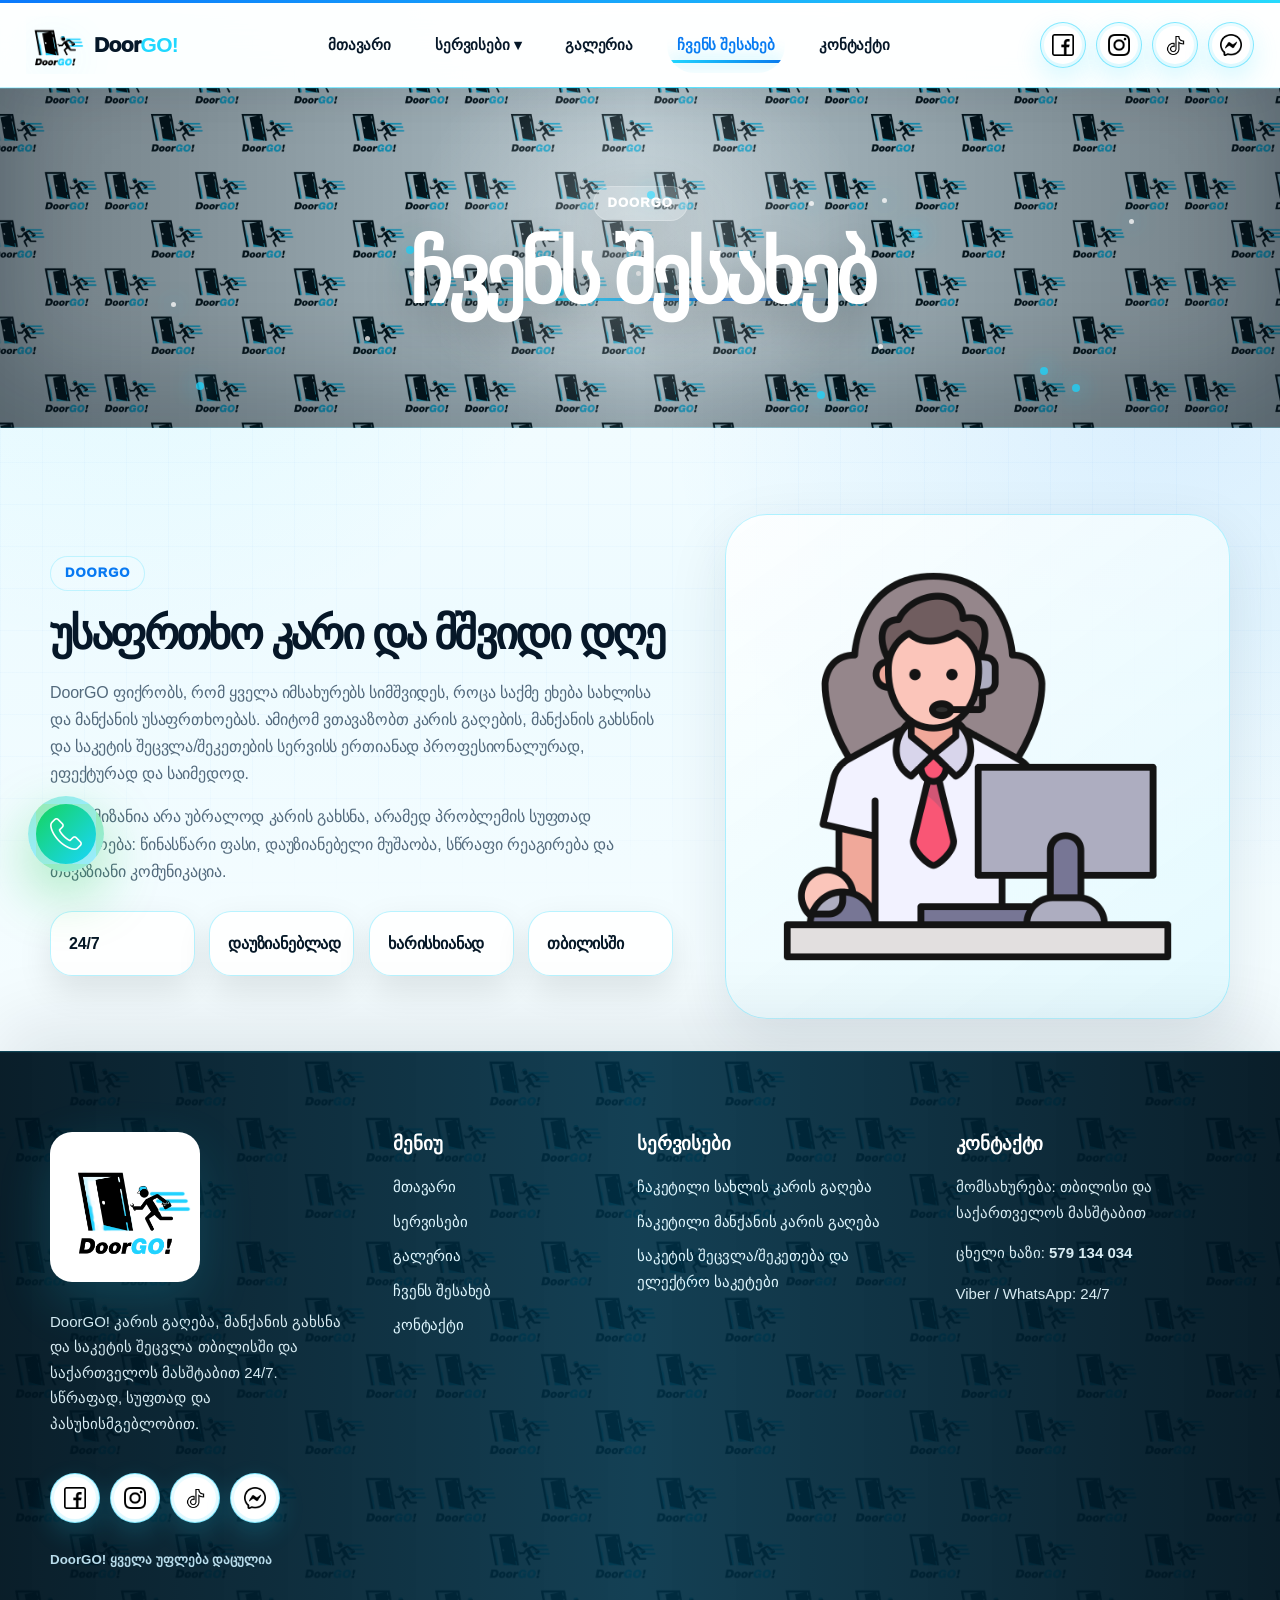
==== AboutUs.html @ fe128d6d "Add files via upload" ====
<!DOCTYPE html>
 <html lang="ka"><head><meta charset="utf-8"/><meta content="width=device-width, initial-scale=1.0, viewport-fit=cover" name="viewport"/><title>ჩვენს შესახებ | DoorGO</title><link href="doorgo logo circle.png" rel="icon"/><link href="style.css" rel="stylesheet"/></head><body class="dg-v13 dg-v17 dg-v18 dg-v20 dg-v21 dg-v22 dg-v23 dg-v24 dg-v25 dg-v26 dg-v27 dg-v28 dg-v29 dg-v30 dg-v31 dg-v32 dg-v33 dg-v34 dg-v35 dg-v36 dg-v37 dg-v38 dg-v39 dg-v40 dg-v41 dg-v42 dg-v43 dg-v44 dg-v45 dg-v46 dg-v47 dg-v48 dg-v49 dg-v50 dg-v51 dg-v54 dg-v55 dg-v56 dg-v57 dg-v58 dg-v59 dg-v60 dg-v61 dg-v62 dg-v68 dg-v70"><div class="top-line"></div><header class="site-header"><div class="header-inner">
<a class="brand" href="MainHome.html"><img alt="DoorGO logo" src="doorgo logo.png"/><span>Door<b>GO!</b></span></a>
<button aria-label="მენიუს გახსნა" class="menu-toggle"><span class="bar bar-1"></span><span class="bar bar-2"></span><span class="bar bar-3"></span></button>
<nav class="nav">
<a href="MainHome.html">მთავარი</a>
<div class="dropdown"><a class="dropdown-trigger" href="OurServices.html">სერვისები ▾</a><div class="dropdown-menu">
<a href="OurServices.html">ყველა სერვისი</a><a href="chaketili-saxlis-karis-gageba.html">ჩაკეტილი სახლის კარის გაღება</a><a href="off-track-door-fix.html">ჩაკეტილი მანქანის კარის გაღება</a><a href="saketis-shecvla-sheketeba.html">საკეტის შეცვლა/შეკეთება და ელექტრო საკეტები</a>
</div></div>
<a href="Gallery.html">გალერია</a><a class="active" href="AboutUs.html">ჩვენს შესახებ</a><a href="Contact.html">კონტაქტი</a>
</nav><div class="socials"><a aria-label="Facebook" href="https://www.facebook.com/saba.dumbadze.547"><img alt="Facebook" src="facebook.png"/></a><a aria-label="Instagram" href="https://www.instagram.com/manuchar863/"><img alt="Instagram" src="instagram.png"/></a><a aria-label="TikTok" href="https://www.tiktok.com/@saba.dumba?is_from_webapp=1&amp;sender_device=pc" rel="noopener" target="_blank"><img alt="TikTok" src="tik-tok.png"/></a><a aria-label="Messenger" href="https://m.me/saba.dumbadze.547"><img alt="Messenger" src="messenger.png"/></a></div>
</div></header>
<section aria-label="Quick actions" class="mobile-app-quickstrip">
<a href="tel:+995579134034"><span class="quick-icon"><img alt="" src="telephone.png"/></span><b>579 134 034</b></a>
<a href="OurServices.html"><span class="quick-icon"><img alt="" src="house-key.png"/></span><b>სერვისები</b></a>
<a href="Gallery.html"><span class="quick-icon"><img alt="" src="door-handle.png"/></span><b>ვიდეოები</b></a>
</section>
<main><section class="dg-clean-banner reveal"><div class="dg-clean-banner-inner"><span class="eyebrow">DoorGO</span><h1>ჩვენს შესახებ</h1></div></section><section class="section"><div class="container about-split"><div><span class="eyebrow">DoorGO</span><h2>უსაფრთხო კარი და მშვიდი დღე</h2><p>DoorGO ფიქრობს, რომ ყველა იმსახურებს სიმშვიდეს, როცა საქმე ეხება სახლისა და მანქანის უსაფრთხოებას. ამიტომ ვთავაზობთ კარის გაღების, მანქანის გახსნის და საკეტის შეცვლა/შეკეთების სერვისს ერთიანად პროფესიონალურად, ეფექტურად და საიმედოდ.</p><p>ჩვენი მიზანია არა უბრალოდ კარის გახსნა, არამედ პრობლემის სუფთად მოგვარება: წინასწარი ფასი, დაუზიანებელი მუშაობა, სწრაფი რეაგირება და თავაზიანი კომუნიკაცია.</p><div class="trust-row"><div class="trust">24/7</div><div class="trust">დაუზიანებლად</div><div class="trust">ხარისხიანად</div><div class="trust">თბილისში</div></div></div><div class="operator-box"><img alt="DoorGO operator" src="operator.png"/></div></div></section></main><a aria-label="დარეკვა" class="phone-float" href="tel:+995579134034"><img alt="phone" src="telephone.png"/></a>
<footer class="footer"><div class="footer-inner">
<div><img alt="DoorGO" class="footer-logo" src="doorgo logo.png"><p>DoorGO! კარის გაღება, მანქანის გახსნა და საკეტის შეცვლა თბილისში და საქართველოს მასშტაბით 24/7. სწრაფად, სუფთად და პასუხისმგებლობით.</p><div class="footer-socials"><a href="https://www.facebook.com/saba.dumbadze.547"><img alt="facebook" src="facebook.png"/></a><a href="https://www.instagram.com/manuchar863/"><img alt="instagram" src="instagram.png"/></a><a href="https://www.tiktok.com/@saba.dumba?is_from_webapp=1&amp;sender_device=pc" rel="noopener" target="_blank"><img alt="tiktok" src="tik-tok.png"/></a><a href="https://m.me/saba.dumbadze.547"><img alt="messenger" src="messenger.png"/></a></div><small>DoorGO! ყველა უფლება დაცულია</small></img></div>
<div><h3>მენიუ</h3><a href="MainHome.html">მთავარი</a><a href="OurServices.html">სერვისები</a><a href="Gallery.html">გალერია</a><a href="AboutUs.html">ჩვენს შესახებ</a><a href="Contact.html">კონტაქტი</a></div>
<div><h3>სერვისები</h3><a href="chaketili-saxlis-karis-gageba.html">ჩაკეტილი სახლის კარის გაღება</a><a href="off-track-door-fix.html">ჩაკეტილი მანქანის კარის გაღება</a><a href="saketis-shecvla-sheketeba.html">საკეტის შეცვლა/შეკეთება და ელექტრო საკეტები</a></div>
<div><h3>კონტაქტი</h3><p>მომსახურება: თბილისი და საქართველოს მასშტაბით</p><p>ცხელი ხაზი: <b>579 134 034</b></p><p>Viber / WhatsApp: 24/7</p></div>
</div></footer>
<nav aria-label="Mobile app navigation" class="mobile-app-tabbar">
<a class="active-tab" data-tab="home" href="MainHome.html"><span class="tab-ico"><img alt="" src="doorgo logo circle.png"/></span><b>მთავარი</b></a>
<a data-tab="services" href="OurServices.html"><span class="tab-ico"><img alt="" src="house-key.png"/></span><b>სერვისები</b></a>
<a class="tab-call" data-tab="call" href="tel:+995579134034"><span class="tab-ico"><img alt="" src="telephone.png"/></span><b>დარეკვა</b></a>
<a data-tab="gallery" href="Gallery.html"><span class="tab-ico"><img alt="" src="door-handle.png"/></span><b>გალერია</b></a>
<a data-tab="contact" href="Contact.html"><span class="tab-ico"><img alt="" src="mail.png"/></span><b>კონტაქტი</b></a>
</nav>
<script src="script.js"></script></body></html>
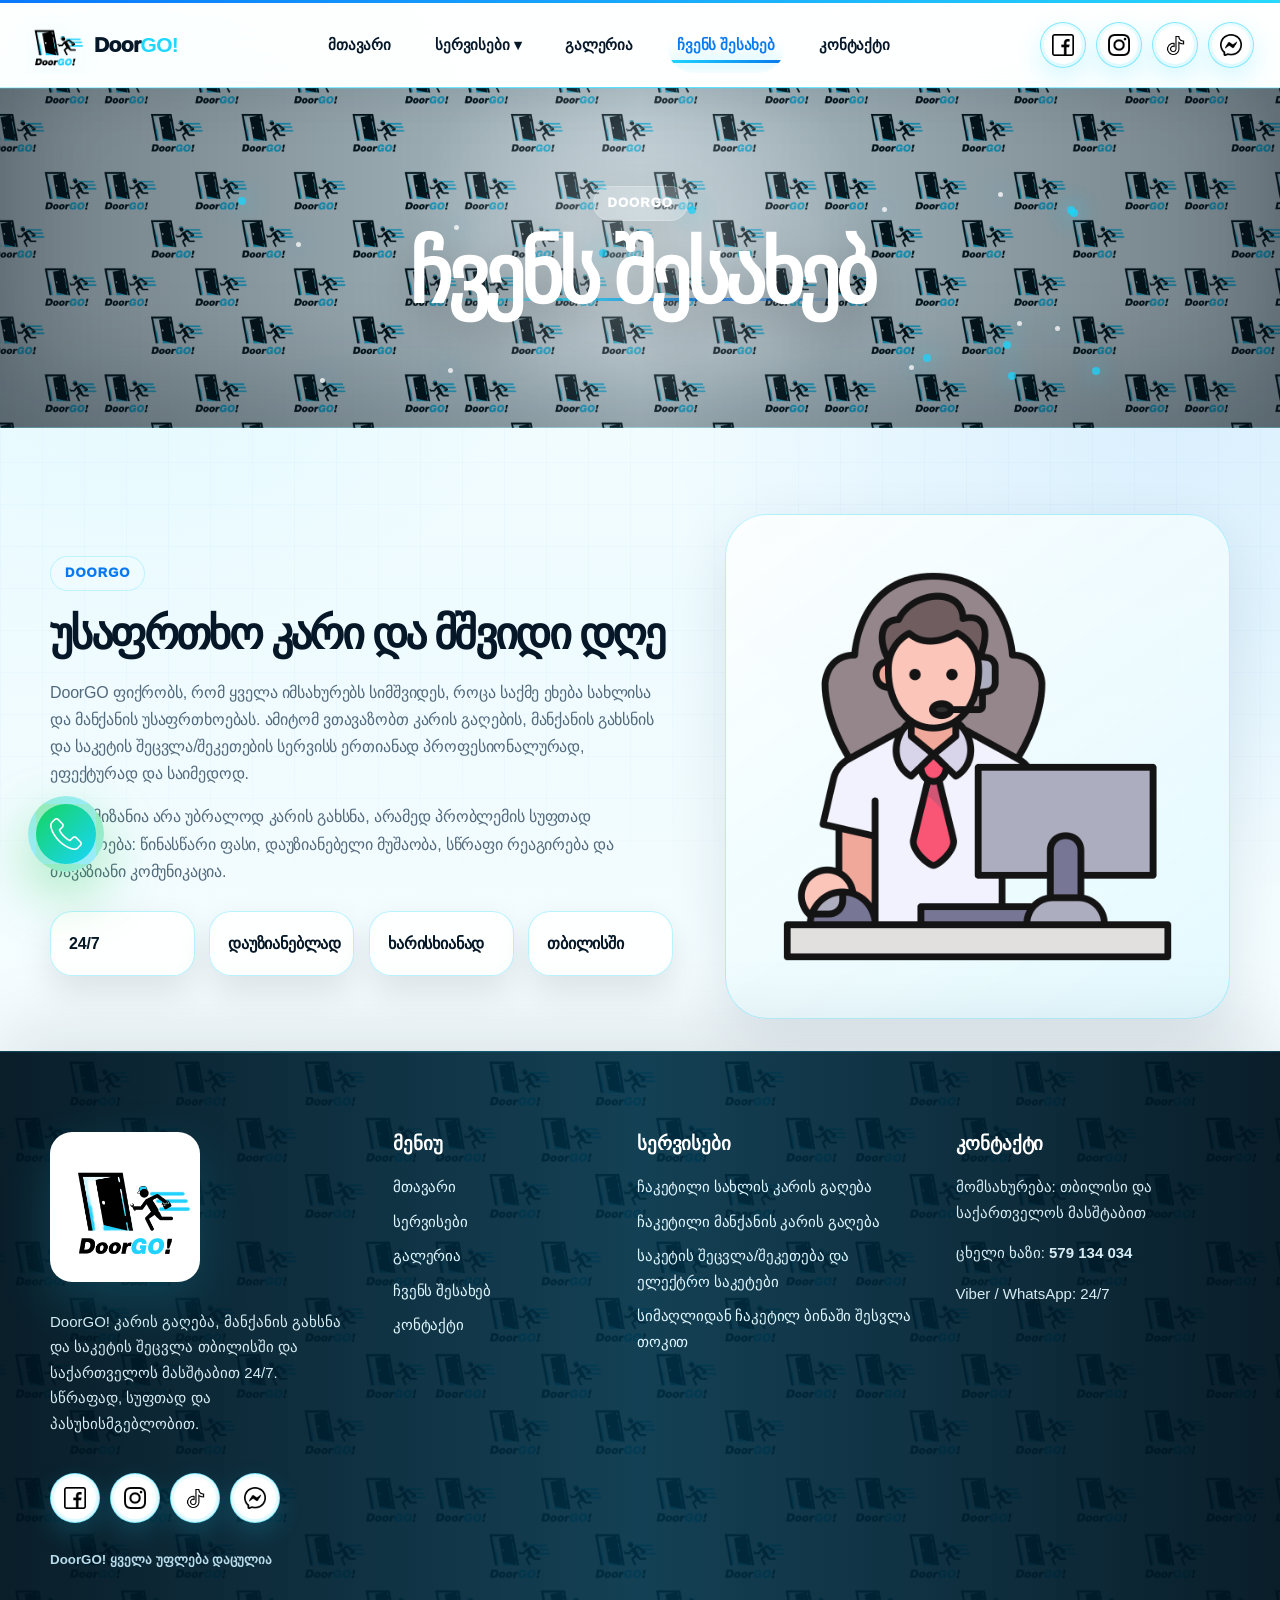
==== commit d13f9c92: "just update" ====
--- a/AboutUs.html
+++ b/AboutUs.html
@@ -1,11 +1,11 @@
 <!DOCTYPE html>
- <html lang="ka"><head><meta charset="utf-8"/><meta content="width=device-width, initial-scale=1.0, viewport-fit=cover" name="viewport"/><title>ჩვენს შესახებ | DoorGO</title><link href="doorgo logo circle.png" rel="icon"/><link href="style.css" rel="stylesheet"/></head><body class="dg-v13 dg-v17 dg-v18 dg-v20 dg-v21 dg-v22 dg-v23 dg-v24 dg-v25 dg-v26 dg-v27 dg-v28 dg-v29 dg-v30 dg-v31 dg-v32 dg-v33 dg-v34 dg-v35 dg-v36 dg-v37 dg-v38 dg-v39 dg-v40 dg-v41 dg-v42 dg-v43 dg-v44 dg-v45 dg-v46 dg-v47 dg-v48 dg-v49 dg-v50 dg-v51 dg-v54 dg-v55 dg-v56 dg-v57 dg-v58 dg-v59 dg-v60 dg-v61 dg-v62 dg-v68 dg-v70"><div class="top-line"></div><header class="site-header"><div class="header-inner">
+ <html lang="ka"><head><meta charset="utf-8"/><meta content="width=device-width, initial-scale=1.0, viewport-fit=cover" name="viewport"/><title>ჩვენს შესახებ | DoorGO</title><link href="doorgo logo circle.png" rel="icon"/><link href="style.css" rel="stylesheet"/></head><body class="dg-v13 dg-v17 dg-v18 dg-v20 dg-v21 dg-v22 dg-v23 dg-v24 dg-v25 dg-v26 dg-v27 dg-v28 dg-v29 dg-v30 dg-v31 dg-v32 dg-v33 dg-v34 dg-v35 dg-v36 dg-v37 dg-v38 dg-v39 dg-v40 dg-v41 dg-v42 dg-v43 dg-v44 dg-v45 dg-v46 dg-v47 dg-v48 dg-v49 dg-v50 dg-v51 dg-v54 dg-v55 dg-v56 dg-v57 dg-v58 dg-v59 dg-v60 dg-v61 dg-v62 dg-v68 dg-v70 dg-v75"><div class="top-line"></div><header class="site-header"><div class="header-inner">
 <a class="brand" href="MainHome.html"><img alt="DoorGO logo" src="doorgo logo.png"/><span>Door<b>GO!</b></span></a>
 <button aria-label="მენიუს გახსნა" class="menu-toggle"><span class="bar bar-1"></span><span class="bar bar-2"></span><span class="bar bar-3"></span></button>
 <nav class="nav">
 <a href="MainHome.html">მთავარი</a>
 <div class="dropdown"><a class="dropdown-trigger" href="OurServices.html">სერვისები ▾</a><div class="dropdown-menu">
-<a href="OurServices.html">ყველა სერვისი</a><a href="chaketili-saxlis-karis-gageba.html">ჩაკეტილი სახლის კარის გაღება</a><a href="off-track-door-fix.html">ჩაკეტილი მანქანის კარის გაღება</a><a href="saketis-shecvla-sheketeba.html">საკეტის შეცვლა/შეკეთება და ელექტრო საკეტები</a>
+<a href="OurServices.html">ყველა სერვისი</a><a href="chaketili-saxlis-karis-gageba.html">ჩაკეტილი სახლის კარის გაღება</a><a href="off-track-door-fix.html">ჩაკეტილი მანქანის კარის გაღება</a><a href="saketis-shecvla-sheketeba.html">საკეტის შეცვლა/შეკეთება და ელექტრო საკეტები</a><a href="tokit-binashi-shesvla.html">სიმაღლიდან ჩაკეტილ ბინაში შესვლა თოკით</a>
 </div></div>
 <a href="Gallery.html">გალერია</a><a class="active" href="AboutUs.html">ჩვენს შესახებ</a><a href="Contact.html">კონტაქტი</a>
 </nav><div class="socials"><a aria-label="Facebook" href="https://www.facebook.com/saba.dumbadze.547"><img alt="Facebook" src="facebook.png"/></a><a aria-label="Instagram" href="https://www.instagram.com/manuchar863/"><img alt="Instagram" src="instagram.png"/></a><a aria-label="TikTok" href="https://www.tiktok.com/@saba.dumba?is_from_webapp=1&amp;sender_device=pc" rel="noopener" target="_blank"><img alt="TikTok" src="tik-tok.png"/></a><a aria-label="Messenger" href="https://m.me/saba.dumbadze.547"><img alt="Messenger" src="messenger.png"/></a></div>
@@ -19,7 +19,7 @@
 <footer class="footer"><div class="footer-inner">
 <div><img alt="DoorGO" class="footer-logo" src="doorgo logo.png"><p>DoorGO! კარის გაღება, მანქანის გახსნა და საკეტის შეცვლა თბილისში და საქართველოს მასშტაბით 24/7. სწრაფად, სუფთად და პასუხისმგებლობით.</p><div class="footer-socials"><a href="https://www.facebook.com/saba.dumbadze.547"><img alt="facebook" src="facebook.png"/></a><a href="https://www.instagram.com/manuchar863/"><img alt="instagram" src="instagram.png"/></a><a href="https://www.tiktok.com/@saba.dumba?is_from_webapp=1&amp;sender_device=pc" rel="noopener" target="_blank"><img alt="tiktok" src="tik-tok.png"/></a><a href="https://m.me/saba.dumbadze.547"><img alt="messenger" src="messenger.png"/></a></div><small>DoorGO! ყველა უფლება დაცულია</small></img></div>
 <div><h3>მენიუ</h3><a href="MainHome.html">მთავარი</a><a href="OurServices.html">სერვისები</a><a href="Gallery.html">გალერია</a><a href="AboutUs.html">ჩვენს შესახებ</a><a href="Contact.html">კონტაქტი</a></div>
-<div><h3>სერვისები</h3><a href="chaketili-saxlis-karis-gageba.html">ჩაკეტილი სახლის კარის გაღება</a><a href="off-track-door-fix.html">ჩაკეტილი მანქანის კარის გაღება</a><a href="saketis-shecvla-sheketeba.html">საკეტის შეცვლა/შეკეთება და ელექტრო საკეტები</a></div>
+<div><h3>სერვისები</h3><a href="chaketili-saxlis-karis-gageba.html">ჩაკეტილი სახლის კარის გაღება</a><a href="off-track-door-fix.html">ჩაკეტილი მანქანის კარის გაღება</a><a href="saketis-shecvla-sheketeba.html">საკეტის შეცვლა/შეკეთება და ელექტრო საკეტები</a><a href="tokit-binashi-shesvla.html">სიმაღლიდან ჩაკეტილ ბინაში შესვლა თოკით</a></div>
 <div><h3>კონტაქტი</h3><p>მომსახურება: თბილისი და საქართველოს მასშტაბით</p><p>ცხელი ხაზი: <b>579 134 034</b></p><p>Viber / WhatsApp: 24/7</p></div>
 </div></footer>
 <nav aria-label="Mobile app navigation" class="mobile-app-tabbar">
--- a/style.css
+++ b/style.css
@@ -14488,3 +14488,277 @@
     max-width: 252px !important;
   }
 }
+
+
+/* =========================================================
+   DoorGO v75 — TRUE copy/paste of popular service windows into "სხვა სერვისები"
+   This uses the same .services-strip > .service-grid structure so the
+   existing v44 moving-window script copies/clones/animates it exactly.
+   ========================================================= */
+
+@media (max-width: 820px) {
+  body.dg-v75 .exact-related-services {
+    width: calc(100% - 8px) !important;
+    max-width: 430px !important;
+    margin: 18px auto 22px !important;
+    padding: 30px 0 32px !important;
+    border-radius: 30px !important;
+    overflow: hidden !important;
+    position: relative !important;
+    background:
+      radial-gradient(circle at 50% 20%, rgba(255,255,255,.12), transparent 34%),
+      linear-gradient(180deg, rgba(0,42,61,.96), rgba(0,22,34,.98)),
+      url("doorgo-pattern-tile-dark.png") center top / 135px auto repeat !important;
+    border: 1px solid rgba(25,215,255,.24) !important;
+    box-shadow: 0 18px 42px rgba(0,42,64,.20) !important;
+  }
+
+  body.dg-v75 .exact-related-services .container {
+    width: 100% !important;
+    max-width: 100% !important;
+    padding: 0 !important;
+    margin: 0 auto !important;
+    overflow: hidden !important;
+    position: relative !important;
+    z-index: 2 !important;
+    -webkit-mask-image: none !important;
+    mask-image: none !important;
+  }
+
+  body.dg-v75 .exact-related-services .container::before,
+  body.dg-v75 .exact-related-services .container::after,
+  body.dg-v75 .exact-related-services .container:has(.service-grid)::before,
+  body.dg-v75 .exact-related-services .container:has(.service-grid)::after {
+    display: none !important;
+    content: none !important;
+    opacity: 0 !important;
+  }
+
+  body.dg-v75 .exact-related-services .center {
+    width: calc(100% - 24px) !important;
+    max-width: 360px !important;
+    margin: 0 auto 18px !important;
+    padding: 0 !important;
+    text-align: center !important;
+    position: relative !important;
+    z-index: 4 !important;
+  }
+
+  body.dg-v75 .exact-related-services .center h2 {
+    display: block !important;
+    width: 100% !important;
+    max-width: 340px !important;
+    margin: 0 auto !important;
+    padding: 0 !important;
+    color: #ffffff !important;
+    font-size: clamp(28px, 7.8vw, 35px) !important;
+    line-height: 1.06 !important;
+    letter-spacing: -.045em !important;
+    text-align: center !important;
+    text-shadow: 0 10px 30px rgba(0,0,0,.35) !important;
+    opacity: 1 !important;
+    filter: none !important;
+  }
+
+  /* Hide any extra top/bottom text if the old section leaves it around */
+  body.dg-v75 .exact-related-services .eyebrow,
+  body.dg-v75 .exact-related-services p.center {
+    display: none !important;
+  }
+
+  /* Critical part: use SAME moving window track as popular services */
+  body.dg-v75 .exact-related-services .service-grid,
+  body.dg-v75 .exact-related-services .service-grid.dg-service-loop {
+    display: flex !important;
+    flex-wrap: nowrap !important;
+    grid-template-columns: none !important;
+    align-items: stretch !important;
+    width: max-content !important;
+    max-width: none !important;
+    gap: 0 !important;
+    margin: 0 !important;
+    padding: 0 0 10px !important;
+    opacity: 1 !important;
+    filter: none !important;
+    visibility: visible !important;
+    overflow: visible !important;
+    z-index: 3 !important;
+    will-change: transform !important;
+  }
+
+  /* If JS has not added dg-service-loop yet, it still moves. When JS adds it, distance becomes perfect. */
+  body.dg-v75 .exact-related-services .service-grid {
+    animation: dgServiceInfiniteLoop 32s linear infinite !important;
+  }
+
+  body.dg-v75 .exact-related-services .service-grid.dg-service-loop {
+    animation: dgServiceInfiniteLoop 32s linear infinite !important;
+  }
+
+  body.dg-v75 .exact-related-services:hover .service-grid,
+  body.dg-v75 .exact-related-services:hover .service-grid.dg-service-loop {
+    animation-play-state: running !important;
+  }
+
+  body.dg-v75 .exact-related-services .service-grid .service-card {
+    flex: 0 0 342px !important;
+    width: 342px !important;
+    max-width: 342px !important;
+    min-height: 420px !important;
+    margin-right: 24px !important;
+    border-radius: 28px !important;
+    overflow: hidden !important;
+    transform: none !important;
+    opacity: 1 !important;
+    visibility: visible !important;
+    filter: none !important;
+    background: linear-gradient(180deg, rgba(255,255,255,.98), rgba(238,251,255,.94)) !important;
+    border: 1px solid rgba(25,215,255,.36) !important;
+    box-shadow:
+      0 24px 76px rgba(0,0,0,.24),
+      0 0 0 1px rgba(255,255,255,.05) inset !important;
+  }
+
+  body.dg-v75 .exact-related-services .service-grid .service-card > a {
+    position: relative !important;
+    height: 100% !important;
+    min-height: 420px !important;
+    display: flex !important;
+    flex-direction: column !important;
+    color: inherit !important;
+    text-decoration: none !important;
+  }
+
+  body.dg-v75 .exact-related-services .service-grid .card-img {
+    height: 190px !important;
+    min-height: 190px !important;
+    overflow: hidden !important;
+    position: relative !important;
+  }
+
+  body.dg-v75 .exact-related-services .service-grid .card-img img {
+    width: 100% !important;
+    height: 100% !important;
+    object-fit: cover !important;
+    display: block !important;
+    opacity: 1 !important;
+    filter: none !important;
+    transform: none !important;
+  }
+
+  body.dg-v75 .exact-related-services .service-grid .icon-badge {
+    position: absolute !important;
+    left: 50% !important;
+    top: 190px !important;
+    transform: translate(-50%, -50%) !important;
+    width: 76px !important;
+    height: 76px !important;
+    min-width: 76px !important;
+    min-height: 76px !important;
+    border-radius: 50% !important;
+    margin: 0 !important;
+    padding: 0 !important;
+    background: rgba(255,255,255,.98) !important;
+    display: grid !important;
+    place-items: center !important;
+    border: 1px solid rgba(25,215,255,.45) !important;
+    box-shadow:
+      0 22px 52px rgba(0,70,118,.20),
+      0 0 0 10px rgba(25,215,255,.12) !important;
+    z-index: 5 !important;
+  }
+
+  body.dg-v75 .exact-related-services .service-grid .icon-badge img {
+    width: 34px !important;
+    height: 34px !important;
+    max-width: 34px !important;
+    max-height: 34px !important;
+    object-fit: contain !important;
+    display: block !important;
+    margin: 0 !important;
+    opacity: 1 !important;
+    filter: none !important;
+  }
+
+  body.dg-v75 .exact-related-services .service-grid .card-body {
+    flex: 1 1 auto !important;
+    min-height: 230px !important;
+    padding: 62px 24px 24px !important;
+    display: flex !important;
+    flex-direction: column !important;
+    background: transparent !important;
+  }
+
+  body.dg-v75 .exact-related-services .service-grid .card-body h3 {
+    margin: 0 0 12px !important;
+    color: #071c2b !important;
+    font-size: 21px !important;
+    line-height: 1.18 !important;
+    letter-spacing: -.025em !important;
+    opacity: 1 !important;
+    filter: none !important;
+    text-shadow: none !important;
+  }
+
+  body.dg-v75 .exact-related-services .service-grid .card-body p {
+    margin: 0 0 18px !important;
+    color: #60798b !important;
+    font-size: 14px !important;
+    line-height: 1.55 !important;
+    max-height: 66px !important;
+    overflow: hidden !important;
+    display: -webkit-box !important;
+    -webkit-line-clamp: 3 !important;
+    -webkit-box-orient: vertical !important;
+    opacity: 1 !important;
+    filter: none !important;
+    text-shadow: none !important;
+  }
+
+  body.dg-v75 .exact-related-services .service-grid .card-link {
+    margin-top: auto !important;
+    align-self: flex-start !important;
+    padding: 11px 18px !important;
+    border-radius: 999px !important;
+    background: rgba(8,121,242,.08) !important;
+    color: #0879f2 !important;
+    font-size: 14px !important;
+    font-weight: 900 !important;
+    opacity: 1 !important;
+    filter: none !important;
+    text-shadow: none !important;
+  }
+}
+
+@media (max-width: 420px) {
+  body.dg-v75 .exact-related-services .service-grid .service-card {
+    flex-basis: 82vw !important;
+    width: 82vw !important;
+    max-width: 315px !important;
+    min-width: 282px !important;
+    min-height: 398px !important;
+    margin-right: 12px !important;
+  }
+
+  body.dg-v75 .exact-related-services .service-grid .service-card > a {
+    min-height: 398px !important;
+  }
+
+  body.dg-v75 .exact-related-services .service-grid .card-img {
+    height: 178px !important;
+    min-height: 178px !important;
+  }
+
+  body.dg-v75 .exact-related-services .service-grid .icon-badge {
+    top: 178px !important;
+    width: 72px !important;
+    height: 72px !important;
+    min-width: 72px !important;
+    min-height: 72px !important;
+  }
+
+  body.dg-v75 .exact-related-services .service-grid .card-body {
+    min-height: 220px !important;
+    padding: 58px 22px 23px !important;
+  }
+}
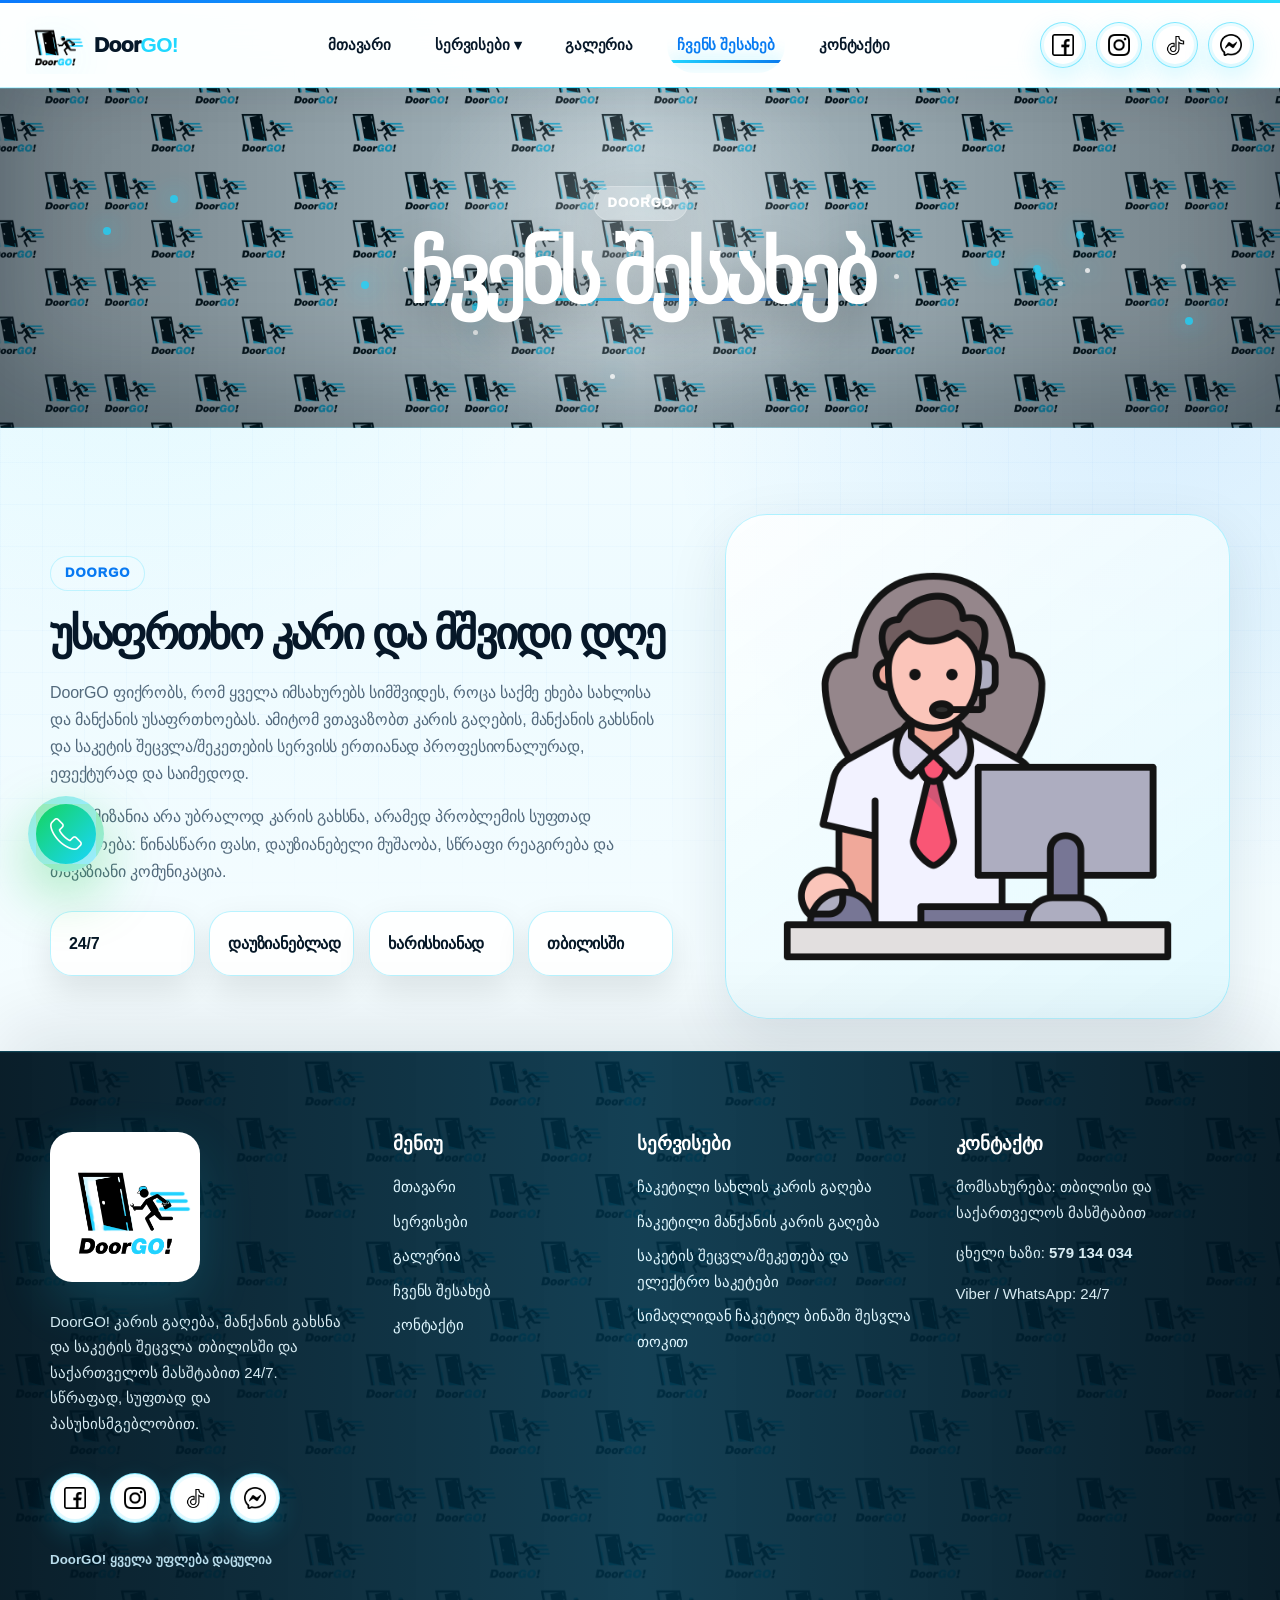
==== commit 7673880d: "update seo" ====
--- a/AboutUs.html
+++ b/AboutUs.html
@@ -1,5 +1,22 @@
 <!DOCTYPE html>
- <html lang="ka"><head><meta charset="utf-8"/><meta content="width=device-width, initial-scale=1.0, viewport-fit=cover" name="viewport"/><title>ჩვენს შესახებ | DoorGO</title><link href="doorgo logo circle.png" rel="icon"/><link href="style.css" rel="stylesheet"/></head><body class="dg-v13 dg-v17 dg-v18 dg-v20 dg-v21 dg-v22 dg-v23 dg-v24 dg-v25 dg-v26 dg-v27 dg-v28 dg-v29 dg-v30 dg-v31 dg-v32 dg-v33 dg-v34 dg-v35 dg-v36 dg-v37 dg-v38 dg-v39 dg-v40 dg-v41 dg-v42 dg-v43 dg-v44 dg-v45 dg-v46 dg-v47 dg-v48 dg-v49 dg-v50 dg-v51 dg-v54 dg-v55 dg-v56 dg-v57 dg-v58 dg-v59 dg-v60 dg-v61 dg-v62 dg-v68 dg-v70 dg-v75"><div class="top-line"></div><header class="site-header"><div class="header-inner">
+ <html lang="ka"><head><meta charset="utf-8"/><meta content="width=device-width, initial-scale=1.0, viewport-fit=cover" name="viewport"/>
+<title>ჩვენს შესახებ — DoorGO კარის და საკეტის სერვისი</title>
+<meta name="description" content="DoorGO არის კარის გაღების, მანქანის გახსნის და საკეტის შეცვლის სერვისი თბილისში და საქართველოს მასშტაბით."/>
+<meta name="keywords" content="DoorGO შესახებ, კარის ხელოსანი, საკეტის ხელოსანი, თბილისი"/>
+<meta name="robots" content="index, follow, max-image-preview:large"/>
+<link rel="canonical" href="https://doorgo.ge/AboutUs.html"/>
+<meta property="og:locale" content="ka_GE"/>
+<meta property="og:type" content="website"/>
+<meta property="og:site_name" content="DoorGO"/>
+<meta property="og:title" content="ჩვენს შესახებ — DoorGO კარის და საკეტის სერვისი"/>
+<meta property="og:description" content="DoorGO არის კარის გაღების, მანქანის გახსნის და საკეტის შეცვლის სერვისი თბილისში და საქართველოს მასშტაბით."/>
+<meta property="og:url" content="https://doorgo.ge/AboutUs.html"/>
+<meta property="og:image" content="https://doorgo.ge/doorgo%20banner.png"/>
+<meta name="twitter:card" content="summary_large_image"/>
+<meta name="twitter:title" content="ჩვენს შესახებ — DoorGO კარის და საკეტის სერვისი"/>
+<meta name="twitter:description" content="DoorGO არის კარის გაღების, მანქანის გახსნის და საკეტის შეცვლის სერვისი თბილისში და საქართველოს მასშტაბით."/>
+<meta name="twitter:image" content="https://doorgo.ge/doorgo%20banner.png"/>
+<script type="application/ld+json">{"@context":"https://schema.org","@graph":[{"@type":["LocalBusiness","HomeAndConstructionBusiness"],"@id":"https://doorgo.ge/#business","name":"DoorGO","alternateName":"DoorGO!","url":"https://doorgo.ge/","logo":"https://doorgo.ge/doorgo%20logo.png","image":"https://doorgo.ge/doorgo%20banner.png","telephone":"+995579134034","priceRange":"₾₾","areaServed":[{"@type":"City","name":"თბილისი"},{"@type":"Country","name":"საქართველო"}],"openingHoursSpecification":[{"@type":"OpeningHoursSpecification","dayOfWeek":["Monday","Tuesday","Wednesday","Thursday","Friday","Saturday","Sunday"],"opens":"00:00","closes":"23:59"}],"sameAs":["https://www.facebook.com/saba.dumbadze.547","https://www.instagram.com/manuchar863/","https://www.tiktok.com/@saba.dumba"],"description":"DoorGO არის კარის გაღების, მანქანის გახსნის და საკეტის შეცვლის სერვისი თბილისში და საქართველოს მასშტაბით."},{"@type":"WebSite","@id":"https://doorgo.ge/#website","url":"https://doorgo.ge/","name":"DoorGO","inLanguage":"ka-GE","publisher":{"@id":"https://doorgo.ge/#business"}},{"@type":"WebPage","@id":"https://doorgo.ge/AboutUs.html#webpage","url":"https://doorgo.ge/AboutUs.html","name":"ჩვენს შესახებ — DoorGO კარის და საკეტის სერვისი","description":"DoorGO არის კარის გაღების, მანქანის გახსნის და საკეტის შეცვლის სერვისი თბილისში და საქართველოს მასშტაბით.","inLanguage":"ka-GE","isPartOf":{"@id":"https://doorgo.ge/#website"},"about":{"@id":"https://doorgo.ge/#business"}}]}</script><link href="doorgo logo circle.png" rel="icon"/><link href="style.css" rel="stylesheet"/></head><body class="dg-v13 dg-v17 dg-v18 dg-v20 dg-v21 dg-v22 dg-v23 dg-v24 dg-v25 dg-v26 dg-v27 dg-v28 dg-v29 dg-v30 dg-v31 dg-v32 dg-v33 dg-v34 dg-v35 dg-v36 dg-v37 dg-v38 dg-v39 dg-v40 dg-v41 dg-v42 dg-v43 dg-v44 dg-v45 dg-v46 dg-v47 dg-v48 dg-v49 dg-v50 dg-v51 dg-v54 dg-v55 dg-v56 dg-v57 dg-v58 dg-v59 dg-v60 dg-v61 dg-v62 dg-v68 dg-v70 dg-v75"><div class="top-line"></div><header class="site-header"><div class="header-inner">
 <a class="brand" href="MainHome.html"><img alt="DoorGO logo" src="doorgo logo.png"/><span>Door<b>GO!</b></span></a>
 <button aria-label="მენიუს გახსნა" class="menu-toggle"><span class="bar bar-1"></span><span class="bar bar-2"></span><span class="bar bar-3"></span></button>
 <nav class="nav">
--- a/style.css
+++ b/style.css
@@ -14762,3 +14762,6 @@
     padding: 58px 22px 23px !important;
   }
 }
+
+/* DoorGO v76 SEO helper text */
+.seo-hidden-keywords-doorgo{position:absolute!important;width:1px!important;height:1px!important;padding:0!important;margin:-1px!important;overflow:hidden!important;clip:rect(0,0,0,0)!important;white-space:normal!important;border:0!important}
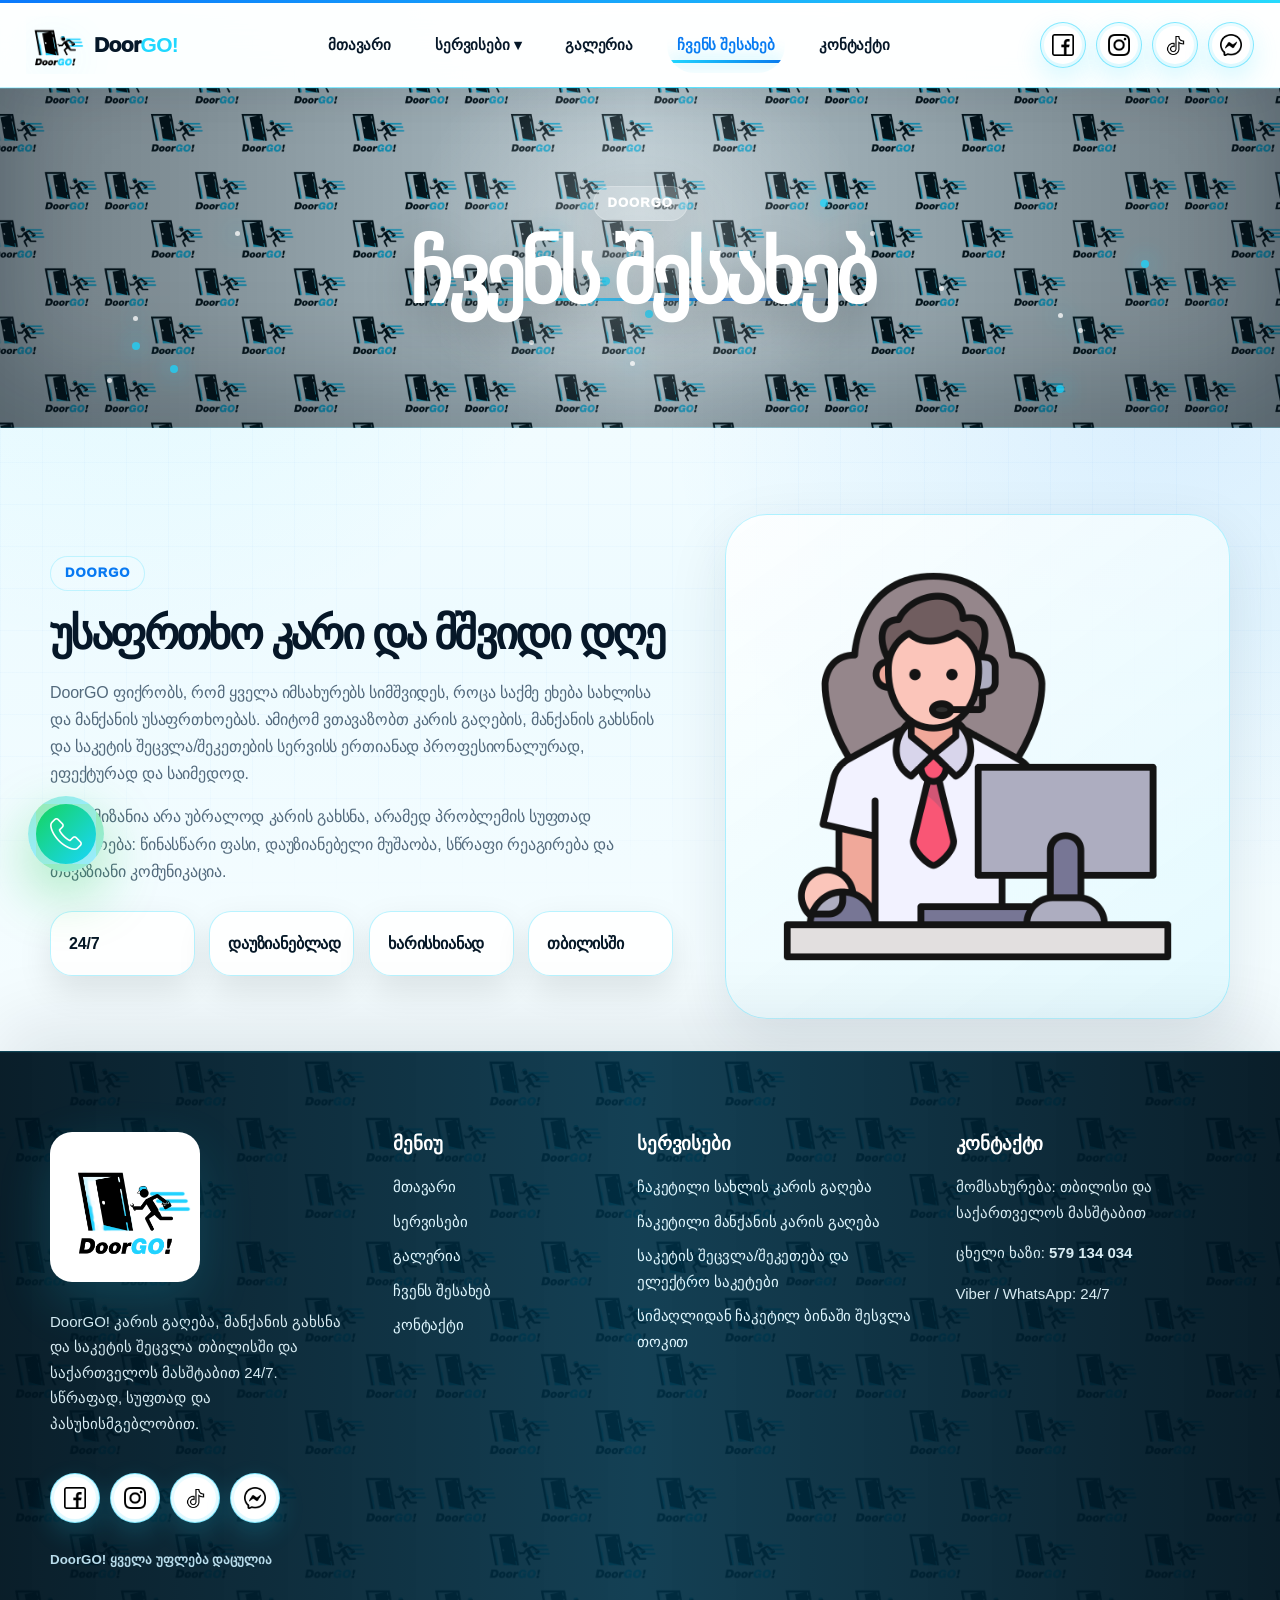
==== commit 1834b8f6: "SEO UPDATE" ====
--- a/AboutUs.html
+++ b/AboutUs.html
@@ -1,8 +1,8 @@
 <!DOCTYPE html>
  <html lang="ka"><head><meta charset="utf-8"/><meta content="width=device-width, initial-scale=1.0, viewport-fit=cover" name="viewport"/>
 <title>ჩვენს შესახებ — DoorGO კარის და საკეტის სერვისი</title>
-<meta name="description" content="DoorGO არის კარის გაღების, მანქანის გახსნის და საკეტის შეცვლის სერვისი თბილისში და საქართველოს მასშტაბით."/>
-<meta name="keywords" content="DoorGO შესახებ, კარის ხელოსანი, საკეტის ხელოსანი, თბილისი"/>
+<meta name="description" content="DoorGO არის კარის გაღების, მანქანის გახსნის და საკეტის შეცვლის სერვისი თბილისში და საქართველოს მასშტაბით. კარების გაღება და საკეტის სერვისი DoorGO."/>
+<meta name="keywords" content="კარების გაღება, კარის გაღება, კარების გაღება თბილისი, ჩაკეტილი კარის გაღება, ჩაკეტილი კარების გაღება, ავარიული კარის გახსნა, ბინის კარის გახსნა, კარის ხელოსანი, საკეტის ხელოსანი, მანქანის კარის გაღება, ჩაკეტილი მანქანის გახსნა, საკეტის შეცვლა, საკეტის შეკეთება, ცილინდრის შეცვლა, ელექტრო საკეტი, გასაღების დამზადება, თოკით ჩასვლა, DoorGO, doorgo.ge"/>
 <meta name="robots" content="index, follow, max-image-preview:large"/>
 <link rel="canonical" href="https://doorgo.ge/AboutUs.html"/>
 <meta property="og:locale" content="ka_GE"/>
--- a/style.css
+++ b/style.css
@@ -14763,5 +14763,49 @@
   }
 }
 
-/* DoorGO v76 SEO helper text */
-.seo-hidden-keywords-doorgo{position:absolute!important;width:1px!important;height:1px!important;padding:0!important;margin:-1px!important;overflow:hidden!important;clip:rect(0,0,0,0)!important;white-space:normal!important;border:0!important}
+
+/* DoorGO v77 keyword SEO section — visible, natural Georgian search text */
+.keyword-seo-section{
+  padding:72px 22px;
+  background:linear-gradient(180deg,#eefbff,#ffffff);
+}
+.keyword-seo-card{
+  max-width:1180px;
+  margin:0 auto;
+  border-radius:36px;
+  padding:34px;
+  background:rgba(255,255,255,.92);
+  border:1px solid rgba(25,214,255,.22);
+  box-shadow:0 22px 60px rgba(0,60,90,.12);
+}
+.keyword-seo-card h2{
+  margin:0 0 14px;
+  color:#061826;
+  font-size:clamp(26px,4vw,42px);
+  line-height:1.08;
+}
+.keyword-seo-card p{
+  color:#4d6d80;
+  line-height:1.75;
+  font-weight:650;
+}
+.keyword-chip-list{
+  display:flex;
+  flex-wrap:wrap;
+  gap:10px;
+  margin-top:22px;
+}
+.keyword-chip-list span{
+  display:inline-flex;
+  padding:10px 14px;
+  border-radius:999px;
+  background:rgba(8,121,242,.08);
+  color:#075fae;
+  font-weight:900;
+  border:1px solid rgba(8,121,242,.11);
+}
+@media(max-width:820px){
+  .keyword-seo-section{padding:38px 10px}
+  .keyword-seo-card{border-radius:28px;padding:24px 18px}
+  .keyword-chip-list span{font-size:13px}
+}
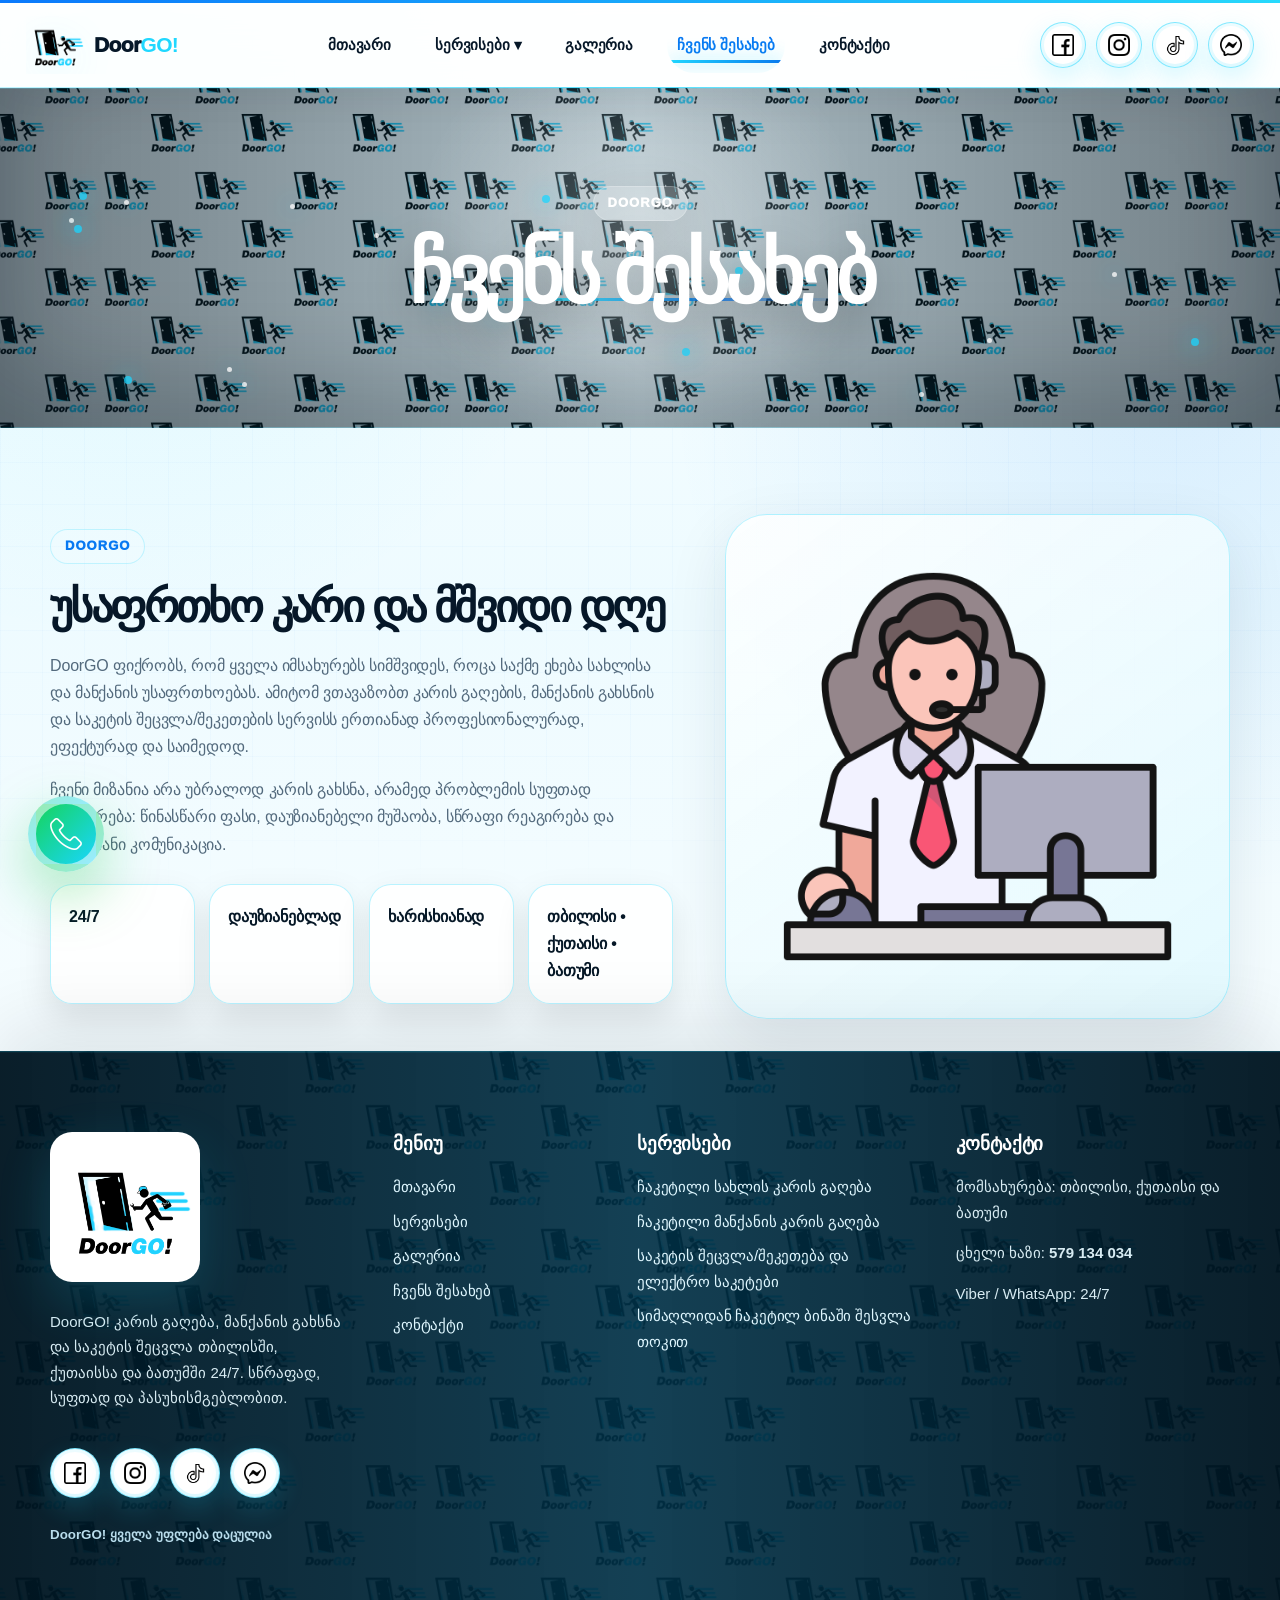
==== commit f32ef4a0: "Update AboutUs.html" ====
--- a/AboutUs.html
+++ b/AboutUs.html
@@ -1,22 +1,22 @@
 <!DOCTYPE html>
  <html lang="ka"><head><meta charset="utf-8"/><meta content="width=device-width, initial-scale=1.0, viewport-fit=cover" name="viewport"/>
 <title>ჩვენს შესახებ — DoorGO კარის და საკეტის სერვისი</title>
-<meta name="description" content="DoorGO არის კარის გაღების, მანქანის გახსნის და საკეტის შეცვლის სერვისი თბილისში და საქართველოს მასშტაბით. კარების გაღება და საკეტის სერვისი DoorGO."/>
-<meta name="keywords" content="კარების გაღება, კარის გაღება, კარების გაღება თბილისი, ჩაკეტილი კარის გაღება, ჩაკეტილი კარების გაღება, ავარიული კარის გახსნა, ბინის კარის გახსნა, კარის ხელოსანი, საკეტის ხელოსანი, მანქანის კარის გაღება, ჩაკეტილი მანქანის გახსნა, საკეტის შეცვლა, საკეტის შეკეთება, ცილინდრის შეცვლა, ელექტრო საკეტი, გასაღების დამზადება, თოკით ჩასვლა, DoorGO, doorgo.ge"/>
+<meta name="description" content="DoorGO არის კარის გაღების, მანქანის გახსნის და საკეტის შეცვლის სერვისი თბილისში, ქუთაისსა და ბათუმში. კარების გაღება და საკეტის სერვისი DoorGO."/>
+<meta name="keywords" content="კარების გაღება, კარის გაღება, კარების გაღება თბილისი, კარების გაღება ქუთაისი, კარების გაღება ბათუმი, ჩაკეტილი კარის გაღება, ჩაკეტილი კარების გაღება, ავარიული კარის გახსნა, ბინის კარის გახსნა, კარის ხელოსანი, საკეტის ხელოსანი, მანქანის კარის გაღება, ჩაკეტილი მანქანის გახსნა, საკეტის შეცვლა, საკეტის შეკეთება, ცილინდრის შეცვლა, ელექტრო საკეტი, გასაღების დამზადება, თოკით ჩასვლა, DoorGO, doorgo.ge"/>
 <meta name="robots" content="index, follow, max-image-preview:large"/>
 <link rel="canonical" href="https://doorgo.ge/AboutUs.html"/>
 <meta property="og:locale" content="ka_GE"/>
 <meta property="og:type" content="website"/>
 <meta property="og:site_name" content="DoorGO"/>
 <meta property="og:title" content="ჩვენს შესახებ — DoorGO კარის და საკეტის სერვისი"/>
-<meta property="og:description" content="DoorGO არის კარის გაღების, მანქანის გახსნის და საკეტის შეცვლის სერვისი თბილისში და საქართველოს მასშტაბით."/>
+<meta property="og:description" content="DoorGO არის კარის გაღების, მანქანის გახსნის და საკეტის შეცვლის სერვისი თბილისში, ქუთაისსა და ბათუმში."/>
 <meta property="og:url" content="https://doorgo.ge/AboutUs.html"/>
 <meta property="og:image" content="https://doorgo.ge/doorgo%20banner.png"/>
 <meta name="twitter:card" content="summary_large_image"/>
 <meta name="twitter:title" content="ჩვენს შესახებ — DoorGO კარის და საკეტის სერვისი"/>
-<meta name="twitter:description" content="DoorGO არის კარის გაღების, მანქანის გახსნის და საკეტის შეცვლის სერვისი თბილისში და საქართველოს მასშტაბით."/>
+<meta name="twitter:description" content="DoorGO არის კარის გაღების, მანქანის გახსნის და საკეტის შეცვლის სერვისი თბილისში, ქუთაისსა და ბათუმში."/>
 <meta name="twitter:image" content="https://doorgo.ge/doorgo%20banner.png"/>
-<script type="application/ld+json">{"@context":"https://schema.org","@graph":[{"@type":["LocalBusiness","HomeAndConstructionBusiness"],"@id":"https://doorgo.ge/#business","name":"DoorGO","alternateName":"DoorGO!","url":"https://doorgo.ge/","logo":"https://doorgo.ge/doorgo%20logo.png","image":"https://doorgo.ge/doorgo%20banner.png","telephone":"+995579134034","priceRange":"₾₾","areaServed":[{"@type":"City","name":"თბილისი"},{"@type":"Country","name":"საქართველო"}],"openingHoursSpecification":[{"@type":"OpeningHoursSpecification","dayOfWeek":["Monday","Tuesday","Wednesday","Thursday","Friday","Saturday","Sunday"],"opens":"00:00","closes":"23:59"}],"sameAs":["https://www.facebook.com/saba.dumbadze.547","https://www.instagram.com/manuchar863/","https://www.tiktok.com/@saba.dumba"],"description":"DoorGO არის კარის გაღების, მანქანის გახსნის და საკეტის შეცვლის სერვისი თბილისში და საქართველოს მასშტაბით."},{"@type":"WebSite","@id":"https://doorgo.ge/#website","url":"https://doorgo.ge/","name":"DoorGO","inLanguage":"ka-GE","publisher":{"@id":"https://doorgo.ge/#business"}},{"@type":"WebPage","@id":"https://doorgo.ge/AboutUs.html#webpage","url":"https://doorgo.ge/AboutUs.html","name":"ჩვენს შესახებ — DoorGO კარის და საკეტის სერვისი","description":"DoorGO არის კარის გაღების, მანქანის გახსნის და საკეტის შეცვლის სერვისი თბილისში და საქართველოს მასშტაბით.","inLanguage":"ka-GE","isPartOf":{"@id":"https://doorgo.ge/#website"},"about":{"@id":"https://doorgo.ge/#business"}}]}</script><link href="doorgo logo circle.png" rel="icon"/><link href="style.css" rel="stylesheet"/></head><body class="dg-v13 dg-v17 dg-v18 dg-v20 dg-v21 dg-v22 dg-v23 dg-v24 dg-v25 dg-v26 dg-v27 dg-v28 dg-v29 dg-v30 dg-v31 dg-v32 dg-v33 dg-v34 dg-v35 dg-v36 dg-v37 dg-v38 dg-v39 dg-v40 dg-v41 dg-v42 dg-v43 dg-v44 dg-v45 dg-v46 dg-v47 dg-v48 dg-v49 dg-v50 dg-v51 dg-v54 dg-v55 dg-v56 dg-v57 dg-v58 dg-v59 dg-v60 dg-v61 dg-v62 dg-v68 dg-v70 dg-v75"><div class="top-line"></div><header class="site-header"><div class="header-inner">
+<script type="application/ld+json">{"@context":"https://schema.org","@graph":[{"@type":["LocalBusiness","HomeAndConstructionBusiness"],"@id":"https://doorgo.ge/#business","name":"DoorGO","alternateName":"DoorGO!","url":"https://doorgo.ge/","logo":"https://doorgo.ge/doorgo%20logo.png","image":"https://doorgo.ge/doorgo%20banner.png","telephone":"+995579134034","priceRange":"₾₾","areaServed":[{"@type":"City","name":"თბილისი"},{"@type":"City","name":"ქუთაისი"},{"@type":"City","name":"ბათუმი"}],"openingHoursSpecification":[{"@type":"OpeningHoursSpecification","dayOfWeek":["Monday","Tuesday","Wednesday","Thursday","Friday","Saturday","Sunday"],"opens":"00:00","closes":"23:59"}],"sameAs":["https://www.facebook.com/saba.dumbadze.547","https://www.instagram.com/manuchar863/","https://www.tiktok.com/@saba.dumba"],"description":"DoorGO არის კარის გაღების, მანქანის გახსნის და საკეტის შეცვლის სერვისი თბილისში, ქუთაისსა და ბათუმში."},{"@type":"WebSite","@id":"https://doorgo.ge/#website","url":"https://doorgo.ge/","name":"DoorGO","inLanguage":"ka-GE","publisher":{"@id":"https://doorgo.ge/#business"}},{"@type":"WebPage","@id":"https://doorgo.ge/AboutUs.html#webpage","url":"https://doorgo.ge/AboutUs.html","name":"ჩვენს შესახებ — DoorGO კარის და საკეტის სერვისი","description":"DoorGO არის კარის გაღების, მანქანის გახსნის და საკეტის შეცვლის სერვისი თბილისში, ქუთაისსა და ბათუმში.","inLanguage":"ka-GE","isPartOf":{"@id":"https://doorgo.ge/#website"},"about":{"@id":"https://doorgo.ge/#business"}}]}</script><link href="doorgo logo circle.png" rel="icon"/><link href="style.css" rel="stylesheet"/></head><body class="dg-v13 dg-v17 dg-v18 dg-v20 dg-v21 dg-v22 dg-v23 dg-v24 dg-v25 dg-v26 dg-v27 dg-v28 dg-v29 dg-v30 dg-v31 dg-v32 dg-v33 dg-v34 dg-v35 dg-v36 dg-v37 dg-v38 dg-v39 dg-v40 dg-v41 dg-v42 dg-v43 dg-v44 dg-v45 dg-v46 dg-v47 dg-v48 dg-v49 dg-v50 dg-v51 dg-v54 dg-v55 dg-v56 dg-v57 dg-v58 dg-v59 dg-v60 dg-v61 dg-v62 dg-v68 dg-v70 dg-v75"><div class="top-line"></div><header class="site-header"><div class="header-inner">
 <a class="brand" href="MainHome.html"><img alt="DoorGO logo" src="doorgo logo.png"/><span>Door<b>GO!</b></span></a>
 <button aria-label="მენიუს გახსნა" class="menu-toggle"><span class="bar bar-1"></span><span class="bar bar-2"></span><span class="bar bar-3"></span></button>
 <nav class="nav">
@@ -32,12 +32,12 @@
 <a href="OurServices.html"><span class="quick-icon"><img alt="" src="house-key.png"/></span><b>სერვისები</b></a>
 <a href="Gallery.html"><span class="quick-icon"><img alt="" src="door-handle.png"/></span><b>ვიდეოები</b></a>
 </section>
-<main><section class="dg-clean-banner reveal"><div class="dg-clean-banner-inner"><span class="eyebrow">DoorGO</span><h1>ჩვენს შესახებ</h1></div></section><section class="section"><div class="container about-split"><div><span class="eyebrow">DoorGO</span><h2>უსაფრთხო კარი და მშვიდი დღე</h2><p>DoorGO ფიქრობს, რომ ყველა იმსახურებს სიმშვიდეს, როცა საქმე ეხება სახლისა და მანქანის უსაფრთხოებას. ამიტომ ვთავაზობთ კარის გაღების, მანქანის გახსნის და საკეტის შეცვლა/შეკეთების სერვისს ერთიანად პროფესიონალურად, ეფექტურად და საიმედოდ.</p><p>ჩვენი მიზანია არა უბრალოდ კარის გახსნა, არამედ პრობლემის სუფთად მოგვარება: წინასწარი ფასი, დაუზიანებელი მუშაობა, სწრაფი რეაგირება და თავაზიანი კომუნიკაცია.</p><div class="trust-row"><div class="trust">24/7</div><div class="trust">დაუზიანებლად</div><div class="trust">ხარისხიანად</div><div class="trust">თბილისში</div></div></div><div class="operator-box"><img alt="DoorGO operator" src="operator.png"/></div></div></section></main><a aria-label="დარეკვა" class="phone-float" href="tel:+995579134034"><img alt="phone" src="telephone.png"/></a>
+<main><section class="dg-clean-banner reveal"><div class="dg-clean-banner-inner"><span class="eyebrow">DoorGO</span><h1>ჩვენს შესახებ</h1></div></section><section class="section"><div class="container about-split"><div><span class="eyebrow">DoorGO</span><h2>უსაფრთხო კარი და მშვიდი დღე</h2><p>DoorGO ფიქრობს, რომ ყველა იმსახურებს სიმშვიდეს, როცა საქმე ეხება სახლისა და მანქანის უსაფრთხოებას. ამიტომ ვთავაზობთ კარის გაღების, მანქანის გახსნის და საკეტის შეცვლა/შეკეთების სერვისს ერთიანად პროფესიონალურად, ეფექტურად და საიმედოდ.</p><p>ჩვენი მიზანია არა უბრალოდ კარის გახსნა, არამედ პრობლემის სუფთად მოგვარება: წინასწარი ფასი, დაუზიანებელი მუშაობა, სწრაფი რეაგირება და თავაზიანი კომუნიკაცია.</p><div class="trust-row"><div class="trust">24/7</div><div class="trust">დაუზიანებლად</div><div class="trust">ხარისხიანად</div><div class="trust">თბილისი • ქუთაისი • ბათუმი</div></div></div><div class="operator-box"><img alt="DoorGO operator" src="operator.png"/></div></div></section></main><a aria-label="დარეკვა" class="phone-float" href="tel:+995579134034"><img alt="phone" src="telephone.png"/></a>
 <footer class="footer"><div class="footer-inner">
-<div><img alt="DoorGO" class="footer-logo" src="doorgo logo.png"><p>DoorGO! კარის გაღება, მანქანის გახსნა და საკეტის შეცვლა თბილისში და საქართველოს მასშტაბით 24/7. სწრაფად, სუფთად და პასუხისმგებლობით.</p><div class="footer-socials"><a href="https://www.facebook.com/saba.dumbadze.547"><img alt="facebook" src="facebook.png"/></a><a href="https://www.instagram.com/manuchar863/"><img alt="instagram" src="instagram.png"/></a><a href="https://www.tiktok.com/@saba.dumba?is_from_webapp=1&amp;sender_device=pc" rel="noopener" target="_blank"><img alt="tiktok" src="tik-tok.png"/></a><a href="https://m.me/saba.dumbadze.547"><img alt="messenger" src="messenger.png"/></a></div><small>DoorGO! ყველა უფლება დაცულია</small></img></div>
+<div><img alt="DoorGO" class="footer-logo" src="doorgo logo.png"><p>DoorGO! კარის გაღება, მანქანის გახსნა და საკეტის შეცვლა თბილისში, ქუთაისსა და ბათუმში 24/7. სწრაფად, სუფთად და პასუხისმგებლობით.</p><div class="footer-socials"><a href="https://www.facebook.com/saba.dumbadze.547"><img alt="facebook" src="facebook.png"/></a><a href="https://www.instagram.com/manuchar863/"><img alt="instagram" src="instagram.png"/></a><a href="https://www.tiktok.com/@saba.dumba?is_from_webapp=1&amp;sender_device=pc" rel="noopener" target="_blank"><img alt="tiktok" src="tik-tok.png"/></a><a href="https://m.me/saba.dumbadze.547"><img alt="messenger" src="messenger.png"/></a></div><small>DoorGO! ყველა უფლება დაცულია</small></img></div>
 <div><h3>მენიუ</h3><a href="MainHome.html">მთავარი</a><a href="OurServices.html">სერვისები</a><a href="Gallery.html">გალერია</a><a href="AboutUs.html">ჩვენს შესახებ</a><a href="Contact.html">კონტაქტი</a></div>
 <div><h3>სერვისები</h3><a href="chaketili-saxlis-karis-gageba.html">ჩაკეტილი სახლის კარის გაღება</a><a href="off-track-door-fix.html">ჩაკეტილი მანქანის კარის გაღება</a><a href="saketis-shecvla-sheketeba.html">საკეტის შეცვლა/შეკეთება და ელექტრო საკეტები</a><a href="tokit-binashi-shesvla.html">სიმაღლიდან ჩაკეტილ ბინაში შესვლა თოკით</a></div>
-<div><h3>კონტაქტი</h3><p>მომსახურება: თბილისი და საქართველოს მასშტაბით</p><p>ცხელი ხაზი: <b>579 134 034</b></p><p>Viber / WhatsApp: 24/7</p></div>
+<div><h3>კონტაქტი</h3><p>მომსახურება: თბილისი, ქუთაისი და ბათუმი</p><p>ცხელი ხაზი: <b>579 134 034</b></p><p>Viber / WhatsApp: 24/7</p></div>
 </div></footer>
 <nav aria-label="Mobile app navigation" class="mobile-app-tabbar">
 <a class="active-tab" data-tab="home" href="MainHome.html"><span class="tab-ico"><img alt="" src="doorgo logo circle.png"/></span><b>მთავარი</b></a>
@@ -46,4 +46,4 @@
 <a data-tab="gallery" href="Gallery.html"><span class="tab-ico"><img alt="" src="door-handle.png"/></span><b>გალერია</b></a>
 <a data-tab="contact" href="Contact.html"><span class="tab-ico"><img alt="" src="mail.png"/></span><b>კონტაქტი</b></a>
 </nav>
-<script src="script.js"></script></body></html>+<script src="script.js"></script></body></html>
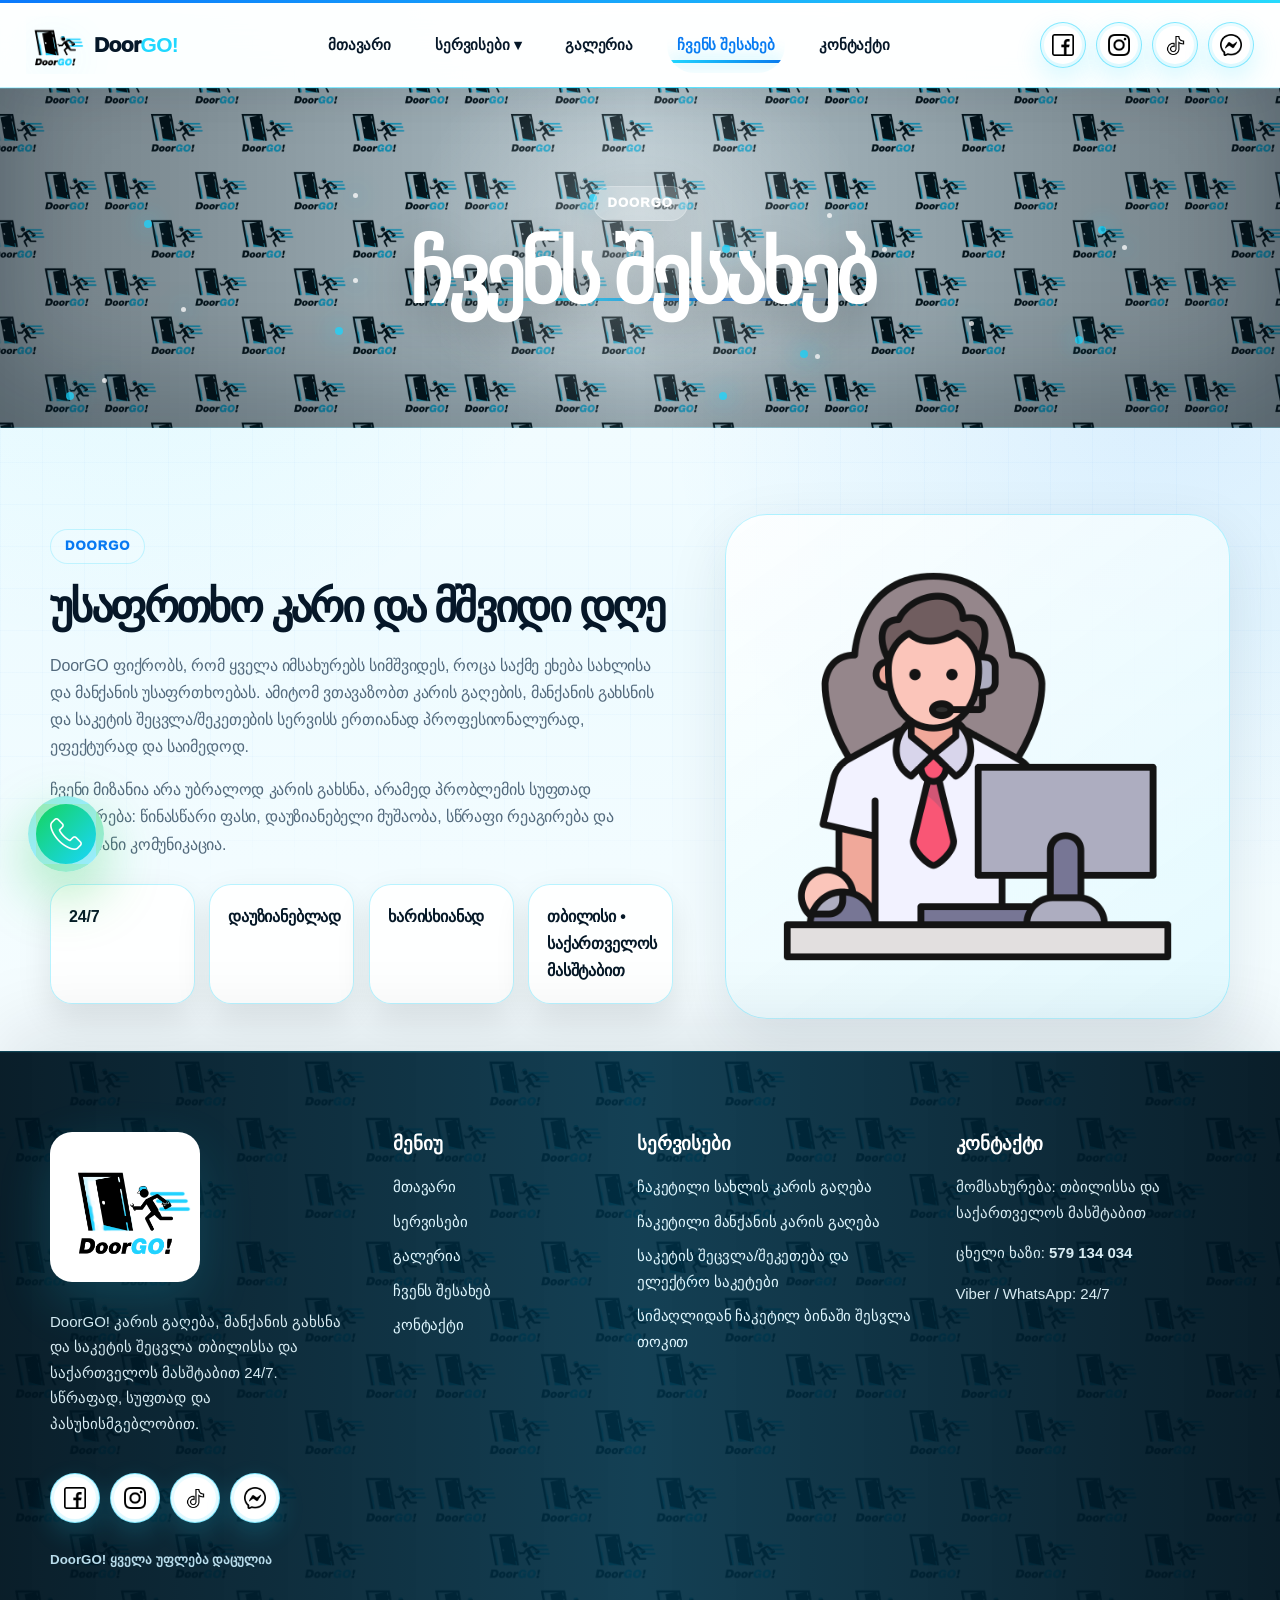
==== commit 29fa7155: "Update AboutUs.html" ====
--- a/AboutUs.html
+++ b/AboutUs.html
@@ -1,22 +1,22 @@
 <!DOCTYPE html>
  <html lang="ka"><head><meta charset="utf-8"/><meta content="width=device-width, initial-scale=1.0, viewport-fit=cover" name="viewport"/>
 <title>ჩვენს შესახებ — DoorGO კარის და საკეტის სერვისი</title>
-<meta name="description" content="DoorGO არის კარის გაღების, მანქანის გახსნის და საკეტის შეცვლის სერვისი თბილისში, ქუთაისსა და ბათუმში. კარების გაღება და საკეტის სერვისი DoorGO."/>
-<meta name="keywords" content="კარების გაღება, კარის გაღება, კარების გაღება თბილისი, კარების გაღება ქუთაისი, კარების გაღება ბათუმი, ჩაკეტილი კარის გაღება, ჩაკეტილი კარების გაღება, ავარიული კარის გახსნა, ბინის კარის გახსნა, კარის ხელოსანი, საკეტის ხელოსანი, მანქანის კარის გაღება, ჩაკეტილი მანქანის გახსნა, საკეტის შეცვლა, საკეტის შეკეთება, ცილინდრის შეცვლა, ელექტრო საკეტი, გასაღების დამზადება, თოკით ჩასვლა, DoorGO, doorgo.ge"/>
+<meta name="description" content="DoorGO არის კარის გაღების, მანქანის გახსნის და საკეტის შეცვლის სერვისი თბილისსა და საქართველოს მასშტაბით. კარების გაღება და საკეტის სერვისი DoorGO."/>
+<meta name="keywords" content="კარების გაღება, კარის გაღება, კარების გაღება თბილისი, კარების გაღება საქართველო, ჩაკეტილი კარის გაღება, ჩაკეტილი კარების გაღება, ავარიული კარის გახსნა, ბინის კარის გახსნა, კარის ხელოსანი, საკეტის ხელოსანი, მანქანის კარის გაღება, ჩაკეტილი მანქანის გახსნა, საკეტის შეცვლა, საკეტის შეკეთება, ცილინდრის შეცვლა, ელექტრო საკეტი, გასაღების დამზადება, თოკით ჩასვლა, DoorGO, doorgo.ge"/>
 <meta name="robots" content="index, follow, max-image-preview:large"/>
 <link rel="canonical" href="https://doorgo.ge/AboutUs.html"/>
 <meta property="og:locale" content="ka_GE"/>
 <meta property="og:type" content="website"/>
 <meta property="og:site_name" content="DoorGO"/>
 <meta property="og:title" content="ჩვენს შესახებ — DoorGO კარის და საკეტის სერვისი"/>
-<meta property="og:description" content="DoorGO არის კარის გაღების, მანქანის გახსნის და საკეტის შეცვლის სერვისი თბილისში, ქუთაისსა და ბათუმში."/>
+<meta property="og:description" content="DoorGO არის კარის გაღების, მანქანის გახსნის და საკეტის შეცვლის სერვისი თბილისსა და საქართველოს მასშტაბით."/>
 <meta property="og:url" content="https://doorgo.ge/AboutUs.html"/>
 <meta property="og:image" content="https://doorgo.ge/doorgo%20banner.png"/>
 <meta name="twitter:card" content="summary_large_image"/>
 <meta name="twitter:title" content="ჩვენს შესახებ — DoorGO კარის და საკეტის სერვისი"/>
-<meta name="twitter:description" content="DoorGO არის კარის გაღების, მანქანის გახსნის და საკეტის შეცვლის სერვისი თბილისში, ქუთაისსა და ბათუმში."/>
+<meta name="twitter:description" content="DoorGO არის კარის გაღების, მანქანის გახსნის და საკეტის შეცვლის სერვისი თბილისსა და საქართველოს მასშტაბით."/>
 <meta name="twitter:image" content="https://doorgo.ge/doorgo%20banner.png"/>
-<script type="application/ld+json">{"@context":"https://schema.org","@graph":[{"@type":["LocalBusiness","HomeAndConstructionBusiness"],"@id":"https://doorgo.ge/#business","name":"DoorGO","alternateName":"DoorGO!","url":"https://doorgo.ge/","logo":"https://doorgo.ge/doorgo%20logo.png","image":"https://doorgo.ge/doorgo%20banner.png","telephone":"+995579134034","priceRange":"₾₾","areaServed":[{"@type":"City","name":"თბილისი"},{"@type":"City","name":"ქუთაისი"},{"@type":"City","name":"ბათუმი"}],"openingHoursSpecification":[{"@type":"OpeningHoursSpecification","dayOfWeek":["Monday","Tuesday","Wednesday","Thursday","Friday","Saturday","Sunday"],"opens":"00:00","closes":"23:59"}],"sameAs":["https://www.facebook.com/saba.dumbadze.547","https://www.instagram.com/manuchar863/","https://www.tiktok.com/@saba.dumba"],"description":"DoorGO არის კარის გაღების, მანქანის გახსნის და საკეტის შეცვლის სერვისი თბილისში, ქუთაისსა და ბათუმში."},{"@type":"WebSite","@id":"https://doorgo.ge/#website","url":"https://doorgo.ge/","name":"DoorGO","inLanguage":"ka-GE","publisher":{"@id":"https://doorgo.ge/#business"}},{"@type":"WebPage","@id":"https://doorgo.ge/AboutUs.html#webpage","url":"https://doorgo.ge/AboutUs.html","name":"ჩვენს შესახებ — DoorGO კარის და საკეტის სერვისი","description":"DoorGO არის კარის გაღების, მანქანის გახსნის და საკეტის შეცვლის სერვისი თბილისში, ქუთაისსა და ბათუმში.","inLanguage":"ka-GE","isPartOf":{"@id":"https://doorgo.ge/#website"},"about":{"@id":"https://doorgo.ge/#business"}}]}</script><link href="doorgo logo circle.png" rel="icon"/><link href="style.css" rel="stylesheet"/></head><body class="dg-v13 dg-v17 dg-v18 dg-v20 dg-v21 dg-v22 dg-v23 dg-v24 dg-v25 dg-v26 dg-v27 dg-v28 dg-v29 dg-v30 dg-v31 dg-v32 dg-v33 dg-v34 dg-v35 dg-v36 dg-v37 dg-v38 dg-v39 dg-v40 dg-v41 dg-v42 dg-v43 dg-v44 dg-v45 dg-v46 dg-v47 dg-v48 dg-v49 dg-v50 dg-v51 dg-v54 dg-v55 dg-v56 dg-v57 dg-v58 dg-v59 dg-v60 dg-v61 dg-v62 dg-v68 dg-v70 dg-v75"><div class="top-line"></div><header class="site-header"><div class="header-inner">
+<script type="application/ld+json">{"@context":"https://schema.org","@graph":[{"@type":["LocalBusiness","HomeAndConstructionBusiness"],"@id":"https://doorgo.ge/#business","name":"DoorGO","alternateName":"DoorGO!","url":"https://doorgo.ge/","logo":"https://doorgo.ge/doorgo%20logo.png","image":"https://doorgo.ge/doorgo%20banner.png","telephone":"+995579134034","priceRange":"₾₾","areaServed":[{"@type":"City","name":"თბილისი"},{"@type":"Country","name":"საქართველო"}],"openingHoursSpecification":[{"@type":"OpeningHoursSpecification","dayOfWeek":["Monday","Tuesday","Wednesday","Thursday","Friday","Saturday","Sunday"],"opens":"00:00","closes":"23:59"}],"sameAs":["https://www.facebook.com/saba.dumbadze.547","https://www.instagram.com/manuchar863/","https://www.tiktok.com/@saba.dumba"],"description":"DoorGO არის კარის გაღების, მანქანის გახსნის და საკეტის შეცვლის სერვისი თბილისსა და საქართველოს მასშტაბით."},{"@type":"WebSite","@id":"https://doorgo.ge/#website","url":"https://doorgo.ge/","name":"DoorGO","inLanguage":"ka-GE","publisher":{"@id":"https://doorgo.ge/#business"}},{"@type":"WebPage","@id":"https://doorgo.ge/AboutUs.html#webpage","url":"https://doorgo.ge/AboutUs.html","name":"ჩვენს შესახებ — DoorGO კარის და საკეტის სერვისი","description":"DoorGO არის კარის გაღების, მანქანის გახსნის და საკეტის შეცვლის სერვისი თბილისსა და საქართველოს მასშტაბით.","inLanguage":"ka-GE","isPartOf":{"@id":"https://doorgo.ge/#website"},"about":{"@id":"https://doorgo.ge/#business"}}]}</script><link href="doorgo logo circle.png" rel="icon"/><link href="style.css" rel="stylesheet"/></head><body class="dg-v13 dg-v17 dg-v18 dg-v20 dg-v21 dg-v22 dg-v23 dg-v24 dg-v25 dg-v26 dg-v27 dg-v28 dg-v29 dg-v30 dg-v31 dg-v32 dg-v33 dg-v34 dg-v35 dg-v36 dg-v37 dg-v38 dg-v39 dg-v40 dg-v41 dg-v42 dg-v43 dg-v44 dg-v45 dg-v46 dg-v47 dg-v48 dg-v49 dg-v50 dg-v51 dg-v54 dg-v55 dg-v56 dg-v57 dg-v58 dg-v59 dg-v60 dg-v61 dg-v62 dg-v68 dg-v70 dg-v75"><div class="top-line"></div><header class="site-header"><div class="header-inner">
 <a class="brand" href="MainHome.html"><img alt="DoorGO logo" src="doorgo logo.png"/><span>Door<b>GO!</b></span></a>
 <button aria-label="მენიუს გახსნა" class="menu-toggle"><span class="bar bar-1"></span><span class="bar bar-2"></span><span class="bar bar-3"></span></button>
 <nav class="nav">
@@ -32,12 +32,12 @@
 <a href="OurServices.html"><span class="quick-icon"><img alt="" src="house-key.png"/></span><b>სერვისები</b></a>
 <a href="Gallery.html"><span class="quick-icon"><img alt="" src="door-handle.png"/></span><b>ვიდეოები</b></a>
 </section>
-<main><section class="dg-clean-banner reveal"><div class="dg-clean-banner-inner"><span class="eyebrow">DoorGO</span><h1>ჩვენს შესახებ</h1></div></section><section class="section"><div class="container about-split"><div><span class="eyebrow">DoorGO</span><h2>უსაფრთხო კარი და მშვიდი დღე</h2><p>DoorGO ფიქრობს, რომ ყველა იმსახურებს სიმშვიდეს, როცა საქმე ეხება სახლისა და მანქანის უსაფრთხოებას. ამიტომ ვთავაზობთ კარის გაღების, მანქანის გახსნის და საკეტის შეცვლა/შეკეთების სერვისს ერთიანად პროფესიონალურად, ეფექტურად და საიმედოდ.</p><p>ჩვენი მიზანია არა უბრალოდ კარის გახსნა, არამედ პრობლემის სუფთად მოგვარება: წინასწარი ფასი, დაუზიანებელი მუშაობა, სწრაფი რეაგირება და თავაზიანი კომუნიკაცია.</p><div class="trust-row"><div class="trust">24/7</div><div class="trust">დაუზიანებლად</div><div class="trust">ხარისხიანად</div><div class="trust">თბილისი • ქუთაისი • ბათუმი</div></div></div><div class="operator-box"><img alt="DoorGO operator" src="operator.png"/></div></div></section></main><a aria-label="დარეკვა" class="phone-float" href="tel:+995579134034"><img alt="phone" src="telephone.png"/></a>
+<main><section class="dg-clean-banner reveal"><div class="dg-clean-banner-inner"><span class="eyebrow">DoorGO</span><h1>ჩვენს შესახებ</h1></div></section><section class="section"><div class="container about-split"><div><span class="eyebrow">DoorGO</span><h2>უსაფრთხო კარი და მშვიდი დღე</h2><p>DoorGO ფიქრობს, რომ ყველა იმსახურებს სიმშვიდეს, როცა საქმე ეხება სახლისა და მანქანის უსაფრთხოებას. ამიტომ ვთავაზობთ კარის გაღების, მანქანის გახსნის და საკეტის შეცვლა/შეკეთების სერვისს ერთიანად პროფესიონალურად, ეფექტურად და საიმედოდ.</p><p>ჩვენი მიზანია არა უბრალოდ კარის გახსნა, არამედ პრობლემის სუფთად მოგვარება: წინასწარი ფასი, დაუზიანებელი მუშაობა, სწრაფი რეაგირება და თავაზიანი კომუნიკაცია.</p><div class="trust-row"><div class="trust">24/7</div><div class="trust">დაუზიანებლად</div><div class="trust">ხარისხიანად</div><div class="trust">თბილისი • საქართველოს მასშტაბით</div></div></div><div class="operator-box"><img alt="DoorGO operator" src="operator.png"/></div></div></section></main><a aria-label="დარეკვა" class="phone-float" href="tel:+995579134034"><img alt="phone" src="telephone.png"/></a>
 <footer class="footer"><div class="footer-inner">
-<div><img alt="DoorGO" class="footer-logo" src="doorgo logo.png"><p>DoorGO! კარის გაღება, მანქანის გახსნა და საკეტის შეცვლა თბილისში, ქუთაისსა და ბათუმში 24/7. სწრაფად, სუფთად და პასუხისმგებლობით.</p><div class="footer-socials"><a href="https://www.facebook.com/saba.dumbadze.547"><img alt="facebook" src="facebook.png"/></a><a href="https://www.instagram.com/manuchar863/"><img alt="instagram" src="instagram.png"/></a><a href="https://www.tiktok.com/@saba.dumba?is_from_webapp=1&amp;sender_device=pc" rel="noopener" target="_blank"><img alt="tiktok" src="tik-tok.png"/></a><a href="https://m.me/saba.dumbadze.547"><img alt="messenger" src="messenger.png"/></a></div><small>DoorGO! ყველა უფლება დაცულია</small></img></div>
+<div><img alt="DoorGO" class="footer-logo" src="doorgo logo.png"><p>DoorGO! კარის გაღება, მანქანის გახსნა და საკეტის შეცვლა თბილისსა და საქართველოს მასშტაბით 24/7. სწრაფად, სუფთად და პასუხისმგებლობით.</p><div class="footer-socials"><a href="https://www.facebook.com/saba.dumbadze.547"><img alt="facebook" src="facebook.png"/></a><a href="https://www.instagram.com/manuchar863/"><img alt="instagram" src="instagram.png"/></a><a href="https://www.tiktok.com/@saba.dumba?is_from_webapp=1&amp;sender_device=pc" rel="noopener" target="_blank"><img alt="tiktok" src="tik-tok.png"/></a><a href="https://m.me/saba.dumbadze.547"><img alt="messenger" src="messenger.png"/></a></div><small>DoorGO! ყველა უფლება დაცულია</small></img></div>
 <div><h3>მენიუ</h3><a href="MainHome.html">მთავარი</a><a href="OurServices.html">სერვისები</a><a href="Gallery.html">გალერია</a><a href="AboutUs.html">ჩვენს შესახებ</a><a href="Contact.html">კონტაქტი</a></div>
 <div><h3>სერვისები</h3><a href="chaketili-saxlis-karis-gageba.html">ჩაკეტილი სახლის კარის გაღება</a><a href="off-track-door-fix.html">ჩაკეტილი მანქანის კარის გაღება</a><a href="saketis-shecvla-sheketeba.html">საკეტის შეცვლა/შეკეთება და ელექტრო საკეტები</a><a href="tokit-binashi-shesvla.html">სიმაღლიდან ჩაკეტილ ბინაში შესვლა თოკით</a></div>
-<div><h3>კონტაქტი</h3><p>მომსახურება: თბილისი, ქუთაისი და ბათუმი</p><p>ცხელი ხაზი: <b>579 134 034</b></p><p>Viber / WhatsApp: 24/7</p></div>
+<div><h3>კონტაქტი</h3><p>მომსახურება: თბილისსა და საქართველოს მასშტაბით</p><p>ცხელი ხაზი: <b>579 134 034</b></p><p>Viber / WhatsApp: 24/7</p></div>
 </div></footer>
 <nav aria-label="Mobile app navigation" class="mobile-app-tabbar">
 <a class="active-tab" data-tab="home" href="MainHome.html"><span class="tab-ico"><img alt="" src="doorgo logo circle.png"/></span><b>მთავარი</b></a>
